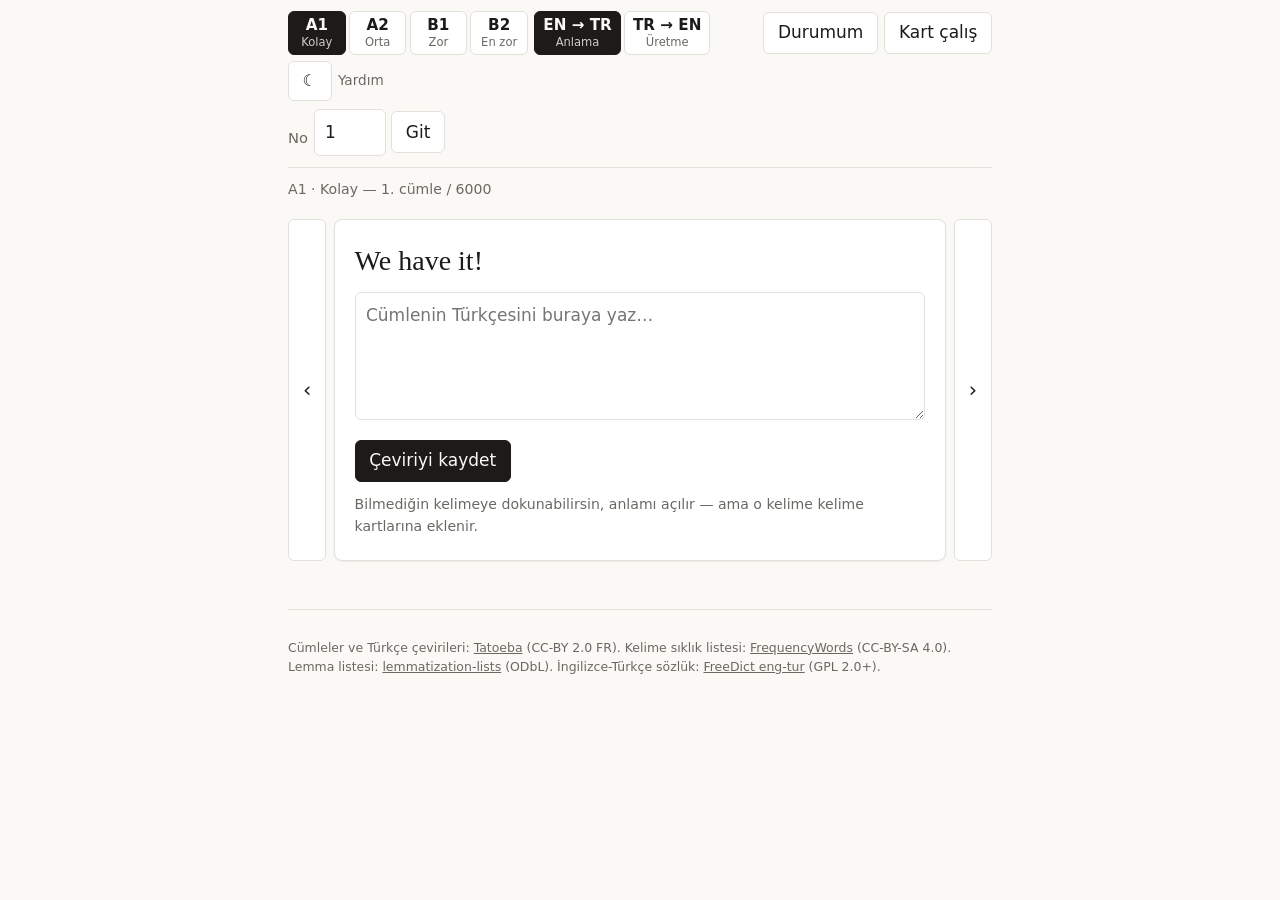
==== index.html @ 5e33a94a "Yayınla" ====
<!DOCTYPE html>
<html lang="tr">
<head>
<meta charset="utf-8">
<meta name="viewport" content="width=device-width, initial-scale=1">
<meta name="theme-color" content="#faf9f6">
<title>İngilizce Çalışma Aracı — cümleyi kendin çevir, doğrusuyla karşılaştır</title>
<meta name="description" content="Ortaokul öğrencileri için ücretsiz, çevrimdışı çalışan İngilizce alıştırma aracı: cümleyi oku, kendi çevirini yaz, doğrusuyla karşılaştır, yanıldığın kelimeleri kart olarak tekrar et. İki yön: İngilizce→Türkçe (anlama) ve Türkçe→İngilizce (üretme).">

<!-- Bağlantı WhatsApp/X gibi yerlerde paylaşılınca çıplak link yerine
     başlık-açıklama-görsel kartı görünsün diye (bkz. Kur'an aracındaki
     aynı desen). -->
<meta property="og:type" content="website">
<meta property="og:locale" content="tr_TR">
<meta property="og:site_name" content="İngilizce Çalışma Aracı">
<meta property="og:title" content="İngilizce Çalışma Aracı — cümleyi kendin çevir, doğrusuyla karşılaştır">
<meta property="og:description" content="Cümleyi oku, kendin çevir, doğrusuyla farkını gör. Ücretsiz, çevrimdışı, reklamsız — ortaokul öğrencileri için İngilizce alıştırma aracı.">
<meta property="og:image" content="https://ingilizce-gui-public.selcukh.workers.dev/paylasim.png">
<meta property="og:url" content="https://ingilizce-gui-public.selcukh.workers.dev/">
<meta name="twitter:card" content="summary_large_image">

<link rel="canonical" href="https://ingilizce-gui-public.selcukh.workers.dev/">
<!-- Google Search Console doğrulaması: property eklenince oradan
     verilen içerik değerini buraya yaz (bkz. CLAUDE.md, "Yayın"). -->
<!-- <meta name="google-site-verification" content="BURAYA_YAZ"> -->

<!-- Tema, ilk boyamadan ÖNCE uygulanmalı: app.js'e bırakılırsa koyu
     temada sayfa bir an beyaz yanıp sönüyor. Bu yüzden burada, satır
     içi ve stil dosyasından da önce. -->
<script>
(function () {
  try {
    var secim = localStorage.getItem("ingilizce-tema");
    if (secim !== "acik" && secim !== "koyu") {
      secim = window.matchMedia
        && window.matchMedia("(prefers-color-scheme: dark)").matches
        ? "koyu" : "acik";
    }
    document.documentElement.setAttribute("data-tema", secim);
  } catch (e) {
    document.documentElement.setAttribute("data-tema", "acik");
  }
})();
</script>
<link rel="manifest" href="manifest.json">
<link rel="icon" href="ikon.svg" type="image/svg+xml">
<link rel="apple-touch-icon" href="ikon-192.png">
<!-- iOS Safari manifest.json'daki display:standalone'u eski sürümlerde
     görmezden gelebiliyor; ana ekrana eklenince tam ekran açılması için
     bunlar gerekiyor. -->
<meta name="apple-mobile-web-app-capable" content="yes">
<meta name="apple-mobile-web-app-status-bar-style" content="black-translucent">
<meta name="apple-mobile-web-app-title" content="İngilizce">
<link rel="stylesheet" href="style.css">
</head>
<body>

<!-- app.js'ten ÖNCE ve eski söz dizimiyle: app.js hiç ayrıştırılamasa
     bile hatayı ekrana yazsın. Telefonda konsol yok. -->
<div id="js-hata" hidden></div>
<script>
(function () {
  function goster(m) {
    var k = document.getElementById("js-hata");
    if (!k) return;
    k.hidden = false;
    k.textContent = "Arayüz hatası — " + m;
  }
  window.onerror = function (m, kaynak, satir, sutun) {
    goster(m + "  (" + (kaynak || "?").split("/").pop() + ":" + satir + ":" + sutun + ")");
    return false;
  };
  window.addEventListener("unhandledrejection", function (o) {
    goster("işlem başarısız: " + (o.reason && o.reason.message ? o.reason.message : o.reason));
  });
  window.setTimeout(function () {
    if (!window.__arayuzHazir) goster("app.js yüklenmedi veya çalışmadı.");
  }, 5000);
})();
</script>
<script src="surum.js"></script>

<header>
  <nav class="gezinme">
    <div class="gezinme-ust">
      <div class="seviye-secim" id="seviye-secim"></div>
      <div class="yon-secim" id="yon-secim">
        <button type="button" data-yon="en_tr">
          <span class="seviye-kod">EN → TR</span>
          <span class="seviye-ad">Anlama</span>
        </button>
        <button type="button" data-yon="tr_en">
          <span class="seviye-kod">TR → EN</span>
          <span class="seviye-ad">Üretme</span>
        </button>
      </div>
      <span class="bosluk"></span>
      <button id="durum-ac" type="button">Durumum</button>
      <button id="kart-calis" type="button">Kart çalış</button>
      <button id="tema-dugme" type="button" aria-label="Temayı değiştir"></button>
      <a class="yardim-link" href="yardim.html">Yardım</a>
    </div>
    <div class="gezinme-alt">
      <form id="atla-form" autocomplete="off">
        <label for="atla-no">No</label>
        <input id="atla-no" type="text" inputmode="numeric" size="5"
               autocomplete="off" aria-label="Cümle numarası">
        <button type="submit">Git</button>
      </form>
    </div>
  </nav>
  <p id="konum" class="konum"></p>
  <p id="gezinme-hata" class="gezinme-hata" hidden></p>
</header>

<main>
<div id="calisma-ekrani">
  <!-- Bir grup, üç ayrı görünür kutu: cümle+çeviri alanı, senin
       çevirin, doğru çeviri (+ kelime paneli, işaretlenenler — hepsi
       kendi kutusunda). Tek kutuya sıkıştırınca (ilk deneme) cevap
       verildikten sonra düz metin yığını gibi görünüyordu; kutular
       ayrılınca "senin" ile "doğrusu" göz gezdirirken karışmıyor. -->
  <section id="cumle-karti">
    <!-- Önceki/Sonraki artık üstteki gezinme çubuğunda değil, tam
         sorunun yanında — elini karttan kaldırmadan ileri geri
         gidilsin diye. "No / Git" (belirli bir cümleye atlama) ayrı
         bir eylem olduğu için üstte kaldı. -->
    <div class="cumle-gezinme">
      <button id="onceki" type="button" class="ok-dugmesi" aria-label="Önceki cümle" title="Önceki cümle">‹</button>
      <div class="kutu" id="cumle-kutusu">
        <!-- #ingilizce TEK düğüm: tıklanabilir İngilizce metin, kelime
             paneli/hata kaydı/kart havuzu ona bağlı. Yöne göre yeri
             değişir — EN->TR'de hep burada (soru); TR->EN'de cevap
             açılana kadar gizli, açılınca aşağıdaki doğru kutusuna
             taşınır (bkz. app.js: ingilizceYerlestir). Taşınan aynı
             düğüm olduğu için olay dinleyicisi bozulmaz. -->
        <p id="ingilizce" class="ingilizce" lang="en"></p>
        <p id="soru-tr" class="ingilizce" dir="ltr" hidden></p>

        <div id="ceviri-alani">
          <textarea id="ceviri-metin" rows="4"
            placeholder="Cümlenin Türkçesini buraya yaz…"></textarea>
          <div class="satir">
            <button id="ceviri-kaydet" class="birincil" type="button">Çeviriyi kaydet</button>
            <span id="ceviri-durum" class="durum"></span>
          </div>
          <p class="ipucu" id="cumle-ipucu">
            Bilmediğin kelimeye dokunabilirsin, anlamı açılır — ama o
            kelime kelime kartlarına eklenir.
          </p>
        </div>
      </div>
      <button id="sonraki" type="button" class="ok-dugmesi" aria-label="Sonraki cümle" title="Sonraki cümle">›</button>
    </div>

    <div id="referans-alani" hidden>
      <div class="kutu">
        <span class="kutu-baslik" id="senin-baslik">Senin çevirin</span>
        <p id="senin-ceviri-metni"></p>
      </div>
      <div class="kutu dogru" id="dogru-kutusu">
        <span class="kutu-baslik" id="dogru-baslik">Doğru çeviri</span>
        <p id="referans-metin"></p>
        <div id="alt-blok" hidden>
          <span class="kutu-baslik">Başka doğru yollar</span>
          <ul id="alt-liste"></ul>
        </div>
        <p class="ipucu" id="dogru-ipucu"></p>
      </div>
    </div>

    <div class="kutu" id="kelime-bolum" hidden>
      <h2>Kelime — <span id="kelime-baslik" lang="en"></span></h2>
      <p id="kelime-anlam" class="kelime-anlam"></p>
      <p class="ipucu" id="ipucu-notu" hidden>
        Bu kelimeye baktın — kelime kartlarına eklendi. Neyi yanlış
        yaptığını, doğru çeviriyi gördükten sonra işaretleyebilirsin.
      </p>
      <form id="hata-form">
        <fieldset>
          <legend>Bu kelimede ne oldu?</legend>
          <label><input type="radio" name="kategori" value="kelime_bilmiyorum" checked> Kelimeyi bilmiyordum</label>
          <label><input type="radio" name="kategori" value="baska_anlam"> Kelimeyi biliyordum ama burada başka anlama gelmiş</label>
          <label><input type="radio" name="kategori" value="cumle_kurulumu"> Kelimeleri bildim, cümleyi yanlış kurdum</label>
        </fieldset>
        <button type="button" id="detay-ac" class="baglanti-dugme">+ Detaylı yaz (istersen)</button>
        <div id="detay-alanlar" hidden>
          <label for="hata-dogru-hali">Bu cümlede ne demek?</label>
          <input id="hata-dogru-hali" type="text" autocomplete="off"
                 placeholder="Örnek: burada “gitmek” değil, “olmak” demek">
          <label for="hata-not">Sen ne sanmıştın?</label>
          <textarea id="hata-not" rows="3" placeholder="Boş bırakabilirsin…"></textarea>
        </div>
        <div class="satir">
          <button class="birincil" type="submit">İşaretle</button>
          <button type="button" id="hata-iptal">Kapat</button>
          <span id="hata-durum" class="durum"></span>
        </div>
      </form>
    </div>

    <div class="kutu" id="kayitli-hatalar" hidden>
      <h2>Bu cümlede işaretlediklerin</h2>
      <ul id="hata-liste"></ul>
    </div>
  </section>
</div>

<section id="durum-ekrani" hidden>
  <h1 class="durum-baslik">Nasıl gidiyor?</h1>

  <p class="ipucu">
    Buradaki sayılar çevirilerinin doğru olup olmadığını ölçmüyor —
    onu program bilemez, zaten bir cümlenin tek bir doğru çevirisi de
    yok. Ölçtüğü şey şu: <strong>kaç cümleyi hiç yardım almadan
    bitirdin.</strong> Yardım almak kötü değil; ama aldığın yardım
    azalıyorsa ilerliyorsun demektir.
  </p>

  <div id="durum-seviyeler"></div>

  <h2>Kelime kartların</h2>
  <p id="durum-kelime"></p>

  <h2>Kayıtların</h2>
  <p class="ipucu">
    Kayıtların yalnızca bu cihazda duruyor. Ara sıra yedekle — tarayıcı
    verilerini silersen kayıtların da gider.
  </p>
  <div class="satir">
    <button id="disa-aktar" type="button">Kayıtlarımı yedekle</button>
    <button id="ice-aktar" type="button">Yedekten geri yükle</button>
    <button id="anki-aktar" type="button">Kelimeleri indir (Anki)</button>
    <!-- accept KOYMA: Android dosya seçicisi .json uzantısını tanımayıp
         dosyaları seçilemez yapıyor. İçeriği JS zaten denetliyor. -->
    <input id="dosya-sec" type="file" hidden>
  </div>
  <p id="kurulum-durumu"></p>

  <p class="satir"><button id="durum-kapat" type="button">← Cümlelere dön</button></p>
</section>

<section id="kart-ekrani" hidden>
  <p id="kart-ilerleme" class="konum"></p>

  <div id="kart-govde">
    <p id="kart-cumle" class="ingilizce" lang="en"></p>
    <p class="ipucu">Bu kelime burada ne demek?</p>
    <button id="kart-cevir" class="birincil" type="button">Kartı çevir</button>

    <div id="kart-arka" hidden>
      <p id="kart-sozluk" class="kelime-anlam"></p>
      <!-- Kendi notun yalnızca yazdıysan çıkar: ipucuna bakılarak
           üretilen kartlarda not yoktur, boş başlık göstermek anlamsız. -->
      <div id="kart-kendi-notun" hidden>
        <p><strong>Doğrusu:</strong> <span id="kart-dogrusu"></span></p>
        <p><strong>Sen ne sanmıştın:</strong></p>
        <p id="kart-sandigin"></p>
      </div>
      <div class="satir">
        <button id="kart-bilemedim" type="button">Bilemedim</button>
        <button id="kart-zorlandim" type="button">Zorlandım</button>
        <button id="kart-biliyordum" type="button">Biliyordum</button>
      </div>
      <p><a href="#" id="kart-cikar">Bu kelimeyi biliyorum, bir daha sorma</a></p>
    </div>
  </div>

  <div id="kart-bos" hidden>
    <p>Henüz kartın yok. Birkaç cümle çalış, bilmediğin kelimeleri işaretle; kartlar kendiliğinden birikecek.</p>
  </div>

  <div id="kart-ozet" hidden>
    <p id="kart-ozet-metin"></p>
    <div class="satir">
      <button id="kart-daha" type="button">15 kart daha</button>
      <button id="kart-bitir" type="button">Bitir, cümlelere dön</button>
    </div>
  </div>

  <p class="satir"><button id="kart-kapat" type="button">← Cümlelere dön</button></p>
</section>
</main>

<dialog id="bilgi-kutusu">
  <h2 id="bilgi-baslik"></h2>
  <p id="bilgi-metin"></p>
  <div class="satir">
    <button id="bilgi-tamam" type="button">Tamam</button>
    <button id="bilgi-vazgec" type="button" hidden>Vazgeç</button>
  </div>
</dialog>

<footer class="atif">
  <p>
    Cümleler ve Türkçe çevirileri:
    <a href="https://tatoeba.org/" target="_blank" rel="noopener">Tatoeba</a> (CC-BY 2.0 FR).
    Kelime sıklık listesi:
    <a href="https://github.com/hermitdave/FrequencyWords" target="_blank" rel="noopener">FrequencyWords</a> (CC-BY-SA 4.0).
    Lemma listesi:
    <a href="https://github.com/michmech/lemmatization-lists" target="_blank" rel="noopener">lemmatization-lists</a> (ODbL).
    İngilizce-Türkçe sözlük:
    <a href="https://freedict.org/" target="_blank" rel="noopener">FreeDict eng-tur</a> (GPL 2.0+).
  </p>
</footer>

<script src="app.js"></script>
</body>
</html>
---- style.css ----
/* Sade, yüksek kontrast, tek sütun. Renk yalnızca anlam taşıdığı
   yerde: vurgu rengi = "buna bir daha bak". Kırmızı yok — hata damgası
   basmıyoruz.

   İki tema var. Renkler yalnızca burada, :root ve [data-tema="koyu"]
   altında tanımlanır; başka hiçbir kural sabit renk yazmaz, yoksa
   temalardan biri sessizce bozulur. */

:root {
  --kagit: #faf9f6;
  --yuzey: #ffffff;
  --murekkep: #1c1b19;
  --soluk: #6b6862;
  --cizgi: #e3e0d9;
  --vurgu: #a35a12;
  --vurgu-yumusak: #f6ecd9;
  --birincil-zemin: #1c1b19;
  --birincil-yazi: #faf9f6;
  --golge: rgba(28, 27, 25, 0.06);
  --perde: rgba(28, 27, 25, 0.35);
  /* Kelime anlamı kutusu: referans çeviriden ayırt edilsin diye ayrı
     renk — soluk yeşil, "bilgi geldi" hissi versin. */
  --anlam-zemin: #e7f3e3;
  --anlam-kenar: #6a9c58;
}

:root[data-tema="koyu"] {
  --kagit: #17161a;
  --yuzey: #201f25;
  --murekkep: #e9e6df;
  --soluk: #a7a199;
  --cizgi: #343139;
  --vurgu: #e0a458;
  --vurgu-yumusak: #3a2f1e;
  --birincil-zemin: #e9e6df;
  --birincil-yazi: #17161a;
  --golge: rgba(0, 0, 0, 0.35);
  --perde: rgba(0, 0, 0, 0.55);
  --anlam-zemin: #1f2b1c;
  --anlam-kenar: #4f7a42;
}

* { box-sizing: border-box; }

/* Radyo düğmeleri ve bağlantılar işletim sisteminin/tarayıcının
   mavisini kullanmasın; iki temada da paletle aynı renk olsunlar. */
:root { accent-color: var(--vurgu); color-scheme: light; }
:root[data-tema="koyu"] { color-scheme: dark; }

a { color: var(--vurgu); }

body {
  margin: 0;
  padding: 0 1rem 3rem;
  background: var(--kagit);
  color: var(--murekkep);
  font-family: system-ui, -apple-system, "Segoe UI", sans-serif;
  font-size: 17px;
  line-height: 1.6;
  -webkit-text-size-adjust: 100%;
}

header, main, footer {
  max-width: 44rem;
  margin: 0 auto;
}

h2 {
  font-size: 0.95rem;
  font-weight: 600;
  letter-spacing: 0.01em;
  color: var(--soluk);
  margin: 1.5rem 0 0.5rem;
}

/* --- gezinme ---
   İki satır: üstte seviye + araçlar, altta cümle gezinmesi. Tek satıra
   sığdırmaya çalışmak dar ekranda "Kart çalış"ı tek başına alta
   düşürüyordu. */

.gezinme {
  padding: 0.7rem 0;
  border-bottom: 1px solid var(--cizgi);
}

.gezinme-ust, .gezinme-alt {
  display: flex;
  flex-wrap: wrap;
  gap: 0.4rem;
  align-items: center;
}

.gezinme-alt { margin-top: 0.5rem; }

.seviye-secim, .yon-secim {
  display: flex;
  gap: 0.2rem;
}

/* Seviye ve yön düğmeleri aynı iki satırlı kalıbı paylaşır: üstte kod
   (A1, EN → TR), altta ne demek olduğu. Ortaokul öğrencisine CEFR kodu
   ya da "yön" kelimesi tek başına bir şey anlatmıyor. */
.seviye-secim button, .yon-secim button {
  display: flex;
  flex-direction: column;
  align-items: center;
  gap: 0;
  min-width: 3.6rem;
  padding: 0.25rem 0.5rem;
  line-height: 1.25;
}

.seviye-kod { font-size: 0.95rem; font-weight: 600; }
.seviye-ad { font-size: 0.72rem; color: var(--soluk); }

.seviye-secim button[aria-pressed="true"] .seviye-ad,
.yon-secim button[aria-pressed="true"] .seviye-ad {
  color: var(--birincil-yazi);
  opacity: 0.8;
}

.seviye-secim button[aria-pressed="true"],
.yon-secim button[aria-pressed="true"] {
  background: var(--birincil-zemin);
  color: var(--birincil-yazi);
  border-color: var(--birincil-zemin);
}

#tema-dugme {
  min-width: 2.6rem;
  font-size: 1rem;
  line-height: 1;
}

#atla-form {
  display: flex;
  gap: 0.35rem;
  align-items: center;
}

#atla-form input { width: 4.5rem; }

.konum {
  color: var(--soluk);
  font-size: 0.88rem;
  margin: 0.6rem 0 0;
}

.gezinme-hata {
  color: var(--vurgu);
  margin: 0.4rem 0 0;
  font-size: 0.9rem;
}

/* --- çalışılan cümle ---
   #cumle-karti kendisi kutu DEĞİL, yalnızca dikey boşluklayıcı — içindeki
   her mantıksal parça (cümle, senin çevirin, doğru çeviri, kelime
   paneli, işaretlenenler) kendi `.kutu`su. Hepsini tek kutuya
   sıkıştırmak (ilk deneme) cevap verilince düz metin yığınına
   dönüşüyordu; ayrı kutular göz gezdirirken "senin" ile "doğrusu"nu
   birbirinden ayırıyor. */

#cumle-karti {
  display: flex;
  flex-direction: column;
  gap: 0.9rem;
  margin: 1.2rem 0;
}

/* Önceki/Sonraki, soru kutusunun tam yanında — elini karttan
   kaldırmadan ileri geri gidilsin diye. */
.cumle-gezinme {
  display: flex;
  align-items: center;
  gap: 0.5rem;
}

.cumle-gezinme #cumle-kutusu {
  flex: 1;
  min-width: 0;
}

.ok-dugmesi {
  flex: none;
  min-width: 2.4rem;
  padding: 0.4rem;
  font-size: 1.3rem;
  line-height: 1;
  align-self: stretch;
}

@media (max-width: 30rem) {
  .ok-dugmesi { min-width: 2rem; font-size: 1.15rem; }
}

/* :not([hidden]) şart -- yoksa ID seçicisinin özgüllüğü tarayıcının
   varsayılan `[hidden] { display: none }` kuralını eziyor ve kutu
   "hidden" iken bile görünür kalıyor (eski/kalıntı metinle). */
#referans-alani:not([hidden]) {
  display: flex;
  flex-direction: column;
  gap: 0.9rem;
}

#alt-liste {
  margin: 0.3rem 0;
  padding-left: 1.2rem;
}

#alt-liste li { margin: 0.25rem 0; }

.kutu {
  background: var(--yuzey);
  border: 1px solid var(--cizgi);
  border-radius: 8px;
  padding: 1.1rem 1.2rem;
  box-shadow: 0 1px 2px var(--golge);
}

.kutu-baslik {
  display: block;
  font-size: 0.78rem;
  font-weight: 600;
  color: var(--soluk);
  margin-bottom: 0.3rem;
}

/* Doğru çeviri: tek doğru bilginin ortaya çıktığı an — soluk yeşil,
   kelime anlamı kutusuyla (.kelime-anlam) aynı renk dili. */
.kutu.dogru {
  background: var(--anlam-zemin);
  border-color: var(--anlam-kenar);
}

.kutu.dogru #referans-metin { font-size: 1.1rem; }

.ingilizce {
  font-size: 28px;
  line-height: 1.65;
  margin: 0 0 0.5rem;
  font-family: Georgia, "Times New Roman", serif;
}

.ingilizce .kelime {
  cursor: default;
  padding: 0.02em 0.04em;
  margin: 0 -0.04em;
  border-radius: 3px;
}

/* Kilit açıkken tıklanabilir olduğunu göster */
.ingilizce.acik .kelime { cursor: pointer; }

.ingilizce.acik .kelime:hover { background: var(--vurgu-yumusak); }

.ingilizce .kelime.secili { background: var(--vurgu-yumusak); }

/* İpucuna bakılmış kelime. Soluk ve noktalı: bilgi, uyarı değil —
   turuncu dalgalı çizgiyle (aşağıda) karışmasın. */
.ingilizce .kelime.bakildi {
  text-decoration: underline dotted var(--soluk);
  text-underline-offset: 5px;
}

/* "Buna bir daha bak" — dikkat işareti, hata damgası değil */
.ingilizce .kelime.uyari {
  text-decoration: underline wavy var(--vurgu);
  text-underline-offset: 6px;
  text-decoration-thickness: 2px;
}

.ipucu {
  color: var(--soluk);
  font-size: 0.88rem;
  margin: 0.3rem 0;
}

/* --- formlar ve düğmeler --- */

textarea, input[type="text"] {
  width: 100%;
  font: inherit;
  padding: 0.55rem 0.65rem;
  border: 1px solid var(--cizgi);
  border-radius: 6px;
  background: var(--yuzey);
  color: var(--murekkep);
}

textarea { resize: vertical; }

button {
  font: inherit;
  min-height: 2.5rem;
  padding: 0.4rem 0.85rem;
  border: 1px solid var(--cizgi);
  border-radius: 6px;
  background: var(--yuzey);
  color: var(--murekkep);
  cursor: pointer;
}

button:hover:not(:disabled) { border-color: var(--soluk); }

button:disabled {
  color: var(--soluk);
  cursor: not-allowed;
  opacity: 0.7;
}

/* Adımın asıl eylemi: her ekranda tek bir tane */
button.birincil:not(:disabled) {
  background: var(--birincil-zemin);
  color: var(--birincil-yazi);
  border-color: var(--birincil-zemin);
  font-weight: 500;
}

:focus-visible {
  outline: 2px solid var(--vurgu);
  outline-offset: 2px;
}

.satir {
  display: flex;
  flex-wrap: wrap;
  gap: 0.5rem;
  align-items: center;
  margin: 0.7rem 0;
}

.durum {
  color: var(--soluk);
  font-size: 0.88rem;
}

fieldset {
  border: 1px solid var(--cizgi);
  border-radius: 6px;
  margin: 0.8rem 0;
  padding: 0.6rem 0.85rem;
}

legend { color: var(--soluk); font-size: 0.88rem; }

fieldset label {
  display: block;
  padding: 0.25rem 0;
  cursor: pointer;
}

form > label {
  display: block;
  margin-top: 0.7rem;
  font-size: 0.92rem;
  color: var(--soluk);
}

/* --- referans çeviri ve kelime paneli --- */

/* Kelime anlamı: referans çeviriyle karışmasın diye ayrı renkte —
   soluk yeşil zemin, "bilgi geldi" hissi versin. */
.kelime-anlam {
  padding: 0.7rem 0.9rem;
  background: var(--anlam-zemin);
  border: 1px solid var(--anlam-kenar);
  border-left: 3px solid var(--anlam-kenar);
  border-radius: 0 6px 6px 0;
  margin: 0.4rem 0 0.8rem;
}

#kelime-baslik { font-family: Georgia, "Times New Roman", serif; }

/* Detaylı alanları aç/kapa düğmesi — form elemanı gibi değil, bağlantı
   gibi görünsün ki asıl eylemlerle (İşaretle/Kapat) karışmasın. */
.baglanti-dugme {
  background: none;
  border: none;
  padding: 0.3rem 0;
  min-height: 0;
  color: var(--vurgu);
  font-size: 0.9rem;
  text-decoration: underline;
  text-underline-offset: 3px;
}

.baglanti-dugme:hover { border-color: transparent; }

#detay-alanlar { margin-top: 0.4rem; }

/* --- listeler --- */

#hata-liste {
  margin: 0.4rem 0;
  padding-left: 1.2rem;
}

#hata-liste li { margin: 0.35rem 0; }

#hata-liste .kategori { color: var(--soluk); }

.bosluk { flex: 1; }

#kurulum-durumu {
  color: var(--soluk);
  font-size: 0.85rem;
}

/* --- kart ekranı --- */

#kart-cumle {
  background: var(--yuzey);
  border: 1px solid var(--cizgi);
  border-radius: 8px;
  padding: 1.1rem 1.2rem;
  margin: 1rem 0 0.5rem;
  box-shadow: 0 1px 2px var(--golge);
}

#kart-arka { margin-top: 1.2rem; }

#kart-sandigin {
  white-space: pre-wrap;
  padding: 0.7rem 0.9rem;
  background: var(--yuzey);
  border: 1px solid var(--cizgi);
  border-left: 3px solid var(--cizgi);
  border-radius: 0 6px 6px 0;
}

#kart-cikar a, #kart-cikar { color: var(--soluk); }

/* --- bilgi kutusu --- */

dialog {
  max-width: 30rem;
  border: 1px solid var(--cizgi);
  border-radius: 8px;
  background: var(--kagit);
  color: var(--murekkep);
  padding: 1.2rem;
}

dialog::backdrop { background: var(--perde); }

/* --- hata bildirimi --- */

#js-hata {
  background: var(--vurgu);
  color: var(--kagit);
  padding: 0.6rem 1rem;
  font-size: 0.9rem;
}

/* --- durum ekranı --- */

.durum-baslik {
  font-size: 1.4rem;
  margin: 1.2rem 0 0.5rem;
}

.durum-satir {
  padding: 0.9rem 1rem;
  margin: 0.8rem 0;
  background: var(--yuzey);
  border: 1px solid var(--cizgi);
  border-radius: 8px;
}

.durum-satir h2 {
  margin: 0 0 0.4rem;
  color: var(--murekkep);
  font-size: 1rem;
}

.durum-satir p { margin: 0.3rem 0; }

.cubuk {
  height: 8px;
  margin: 0.5rem 0;
  background: var(--cizgi);
  border-radius: 4px;
  overflow: hidden;
}

.cubuk span {
  display: block;
  height: 100%;
  background: var(--vurgu);
}

/* --- yardım sayfası --- */

.yardim main { padding-top: 1.5rem; }

.yardim h1 {
  font-size: 1.5rem;
  margin: 0 0 1rem;
}

.yardim h2 {
  font-size: 1.1rem;
  color: var(--murekkep);
  margin: 2rem 0 0.5rem;
}

.yardim li { margin: 0.5rem 0; }

.yardim ol, .yardim ul { padding-left: 1.4rem; }

.geri { margin: 1.5rem 0; }

.yardim-link {
  color: var(--soluk);
  font-size: 0.85rem;
  text-decoration: none;
  white-space: nowrap;
}

.yardim-link:hover { text-decoration: underline; }

/* --- atıf --- */

.atif {
  margin-top: 3rem;
  padding-top: 1rem;
  border-top: 1px solid var(--cizgi);
  color: var(--soluk);
  font-size: 0.78rem;
  line-height: 1.5;
}

.atif a { color: var(--soluk); }

/* --- dar ekran --- */

@media (max-width: 30rem) {
  body { padding: 0 0.8rem 2.5rem; }
  .ingilizce { font-size: 24px; }
  .kutu { padding: 0.9rem 1rem; }
}
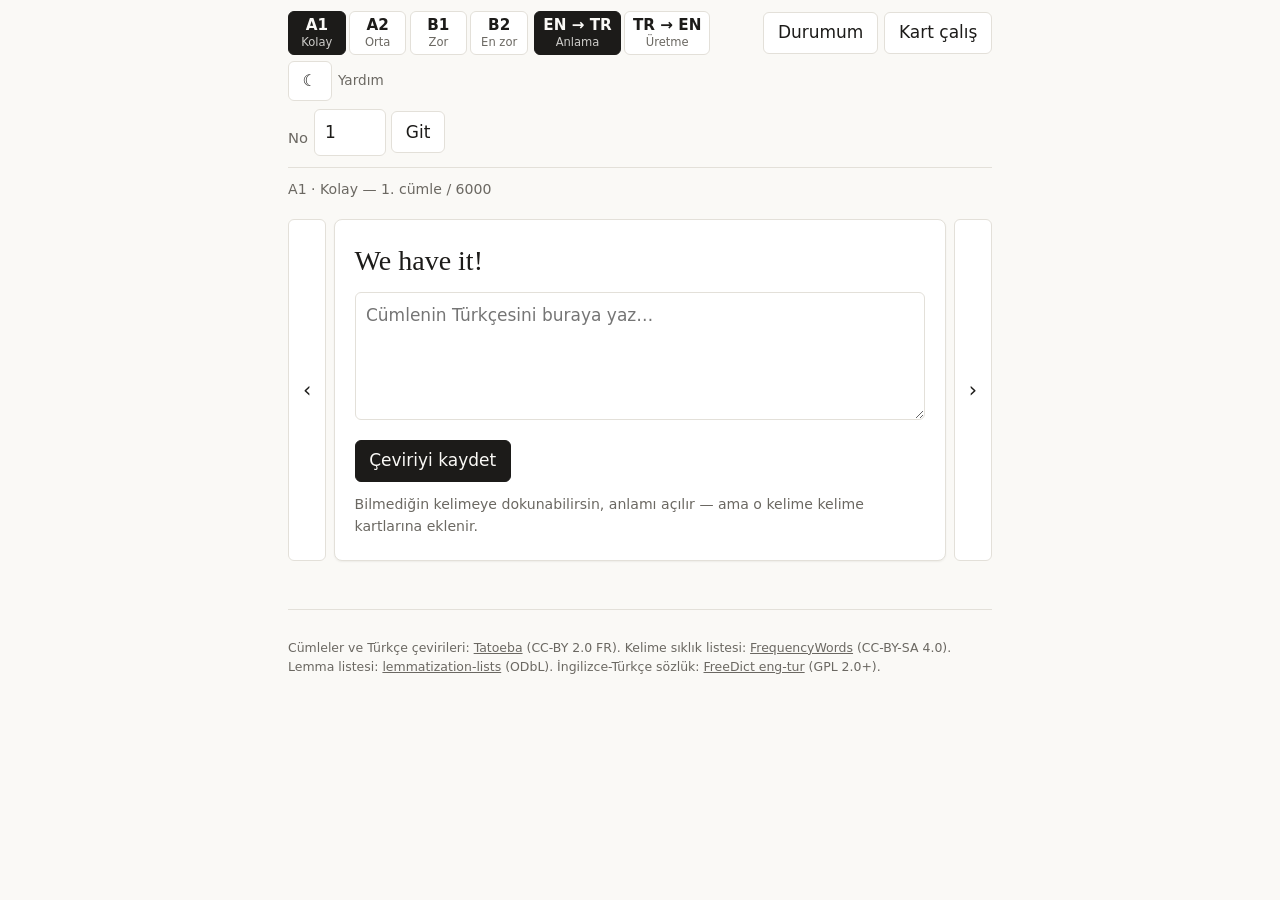
==== commit c921d905: "Yayınla" ====
--- a/index.html
+++ b/index.html
@@ -4,8 +4,8 @@
 <meta charset="utf-8">
 <meta name="viewport" content="width=device-width, initial-scale=1">
 <meta name="theme-color" content="#faf9f6">
-<title>İngilizce Çalışma Aracı — cümleyi kendin çevir, doğrusuyla karşılaştır</title>
-<meta name="description" content="Ortaokul öğrencileri için ücretsiz, çevrimdışı çalışan İngilizce alıştırma aracı: cümleyi oku, kendi çevirini yaz, doğrusuyla karşılaştır, yanıldığın kelimeleri kart olarak tekrar et. İki yön: İngilizce→Türkçe (anlama) ve Türkçe→İngilizce (üretme).">
+<title>İngilizce Çalışma Aracı — oku, kendin çevir, öğren</title>
+<meta name="description" content="Cümleyi oku, kendin çevir, doğrusuyla karşılaştır. Ücretsiz, reklamsız, internetsiz de çalışır. Ortaokul öğrencileri için.">
 
 <!-- Bağlantı WhatsApp/X gibi yerlerde paylaşılınca çıplak link yerine
      başlık-açıklama-görsel kartı görünsün diye (bkz. Kur'an aracındaki
@@ -13,8 +13,8 @@
 <meta property="og:type" content="website">
 <meta property="og:locale" content="tr_TR">
 <meta property="og:site_name" content="İngilizce Çalışma Aracı">
-<meta property="og:title" content="İngilizce Çalışma Aracı — cümleyi kendin çevir, doğrusuyla karşılaştır">
-<meta property="og:description" content="Cümleyi oku, kendin çevir, doğrusuyla farkını gör. Ücretsiz, çevrimdışı, reklamsız — ortaokul öğrencileri için İngilizce alıştırma aracı.">
+<meta property="og:title" content="İngilizce Çalışma Aracı — oku, kendin çevir, öğren">
+<meta property="og:description" content="Cümleyi oku, kendin çevir, doğrusuyla farkını gör. Ücretsiz ve çevrimdışı çalışır.">
 <meta property="og:image" content="https://ingilizce-gui-public.selcukh.workers.dev/paylasim.png">
 <meta property="og:url" content="https://ingilizce-gui-public.selcukh.workers.dev/">
 <meta name="twitter:card" content="summary_large_image">
@@ -22,7 +22,7 @@
 <link rel="canonical" href="https://ingilizce-gui-public.selcukh.workers.dev/">
 <!-- Google Search Console doğrulaması: property eklenince oradan
      verilen içerik değerini buraya yaz (bkz. CLAUDE.md, "Yayın"). -->
-<!-- <meta name="google-site-verification" content="BURAYA_YAZ"> -->
+<meta name="google-site-verification" content="RmTX7oRk41L-8aVXHNc9ZlmWCdjpZTJQeW9kRRBGVSo">
 
 <!-- Tema, ilk boyamadan ÖNCE uygulanmalı: app.js'e bırakılırsa koyu
      temada sayfa bir an beyaz yanıp sönüyor. Bu yüzden burada, satır
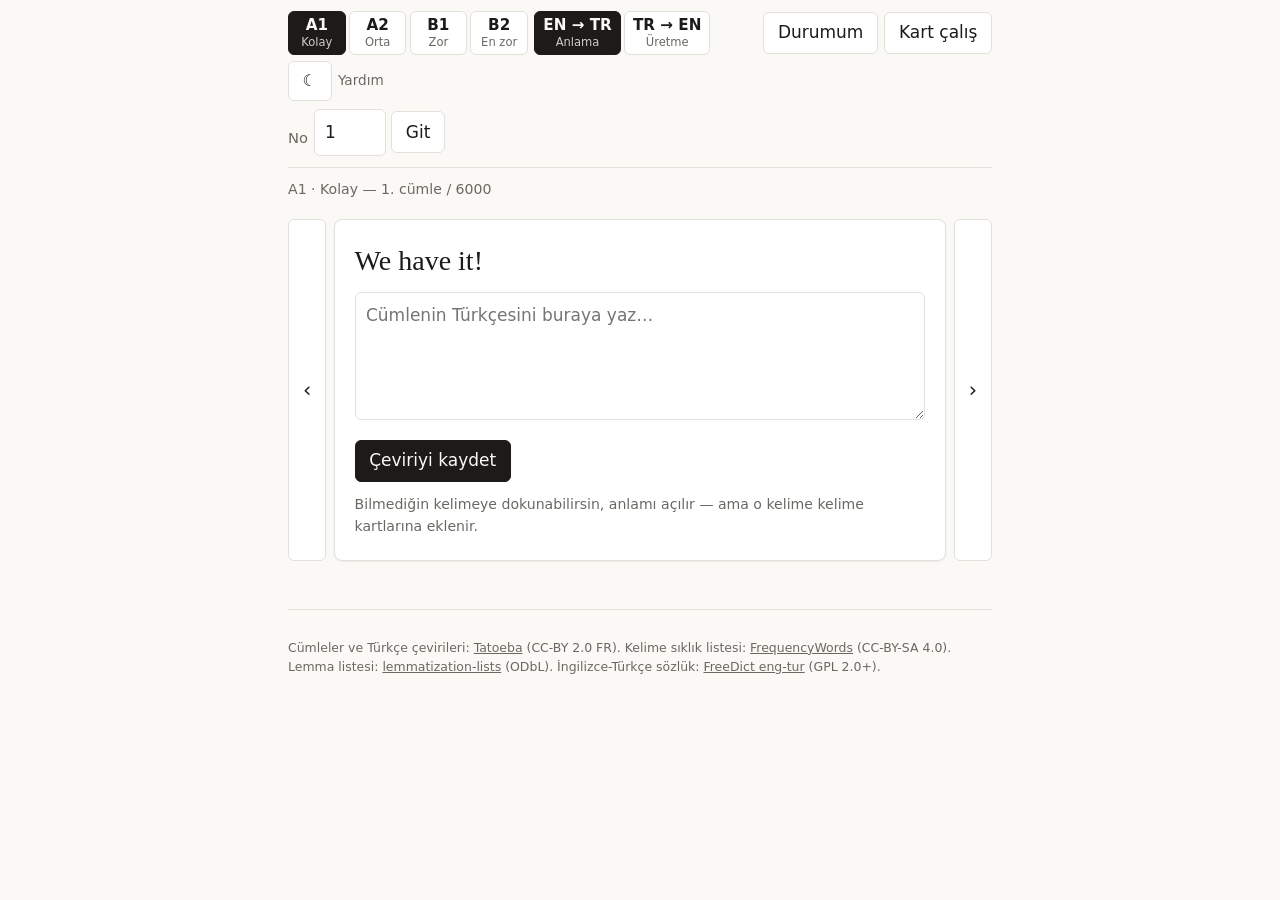
==== commit 8ffecfc1: "Yayınla" ====
--- a/index.html
+++ b/index.html
@@ -5,7 +5,7 @@
 <meta name="viewport" content="width=device-width, initial-scale=1">
 <meta name="theme-color" content="#faf9f6">
 <title>İngilizce Çalışma Aracı — oku, kendin çevir, öğren</title>
-<meta name="description" content="Cümleyi oku, kendin çevir, doğrusuyla karşılaştır. Ücretsiz, reklamsız, internetsiz de çalışır. Ortaokul öğrencileri için.">
+<meta name="description" content="Cümleyi oku, kendin çevir, doğrusuyla karşılaştır. Ücretsiz, reklamsız, internetsiz de çalışır.">
 
 <!-- Bağlantı WhatsApp/X gibi yerlerde paylaşılınca çıplak link yerine
      başlık-açıklama-görsel kartı görünsün diye (bkz. Kur'an aracındaki
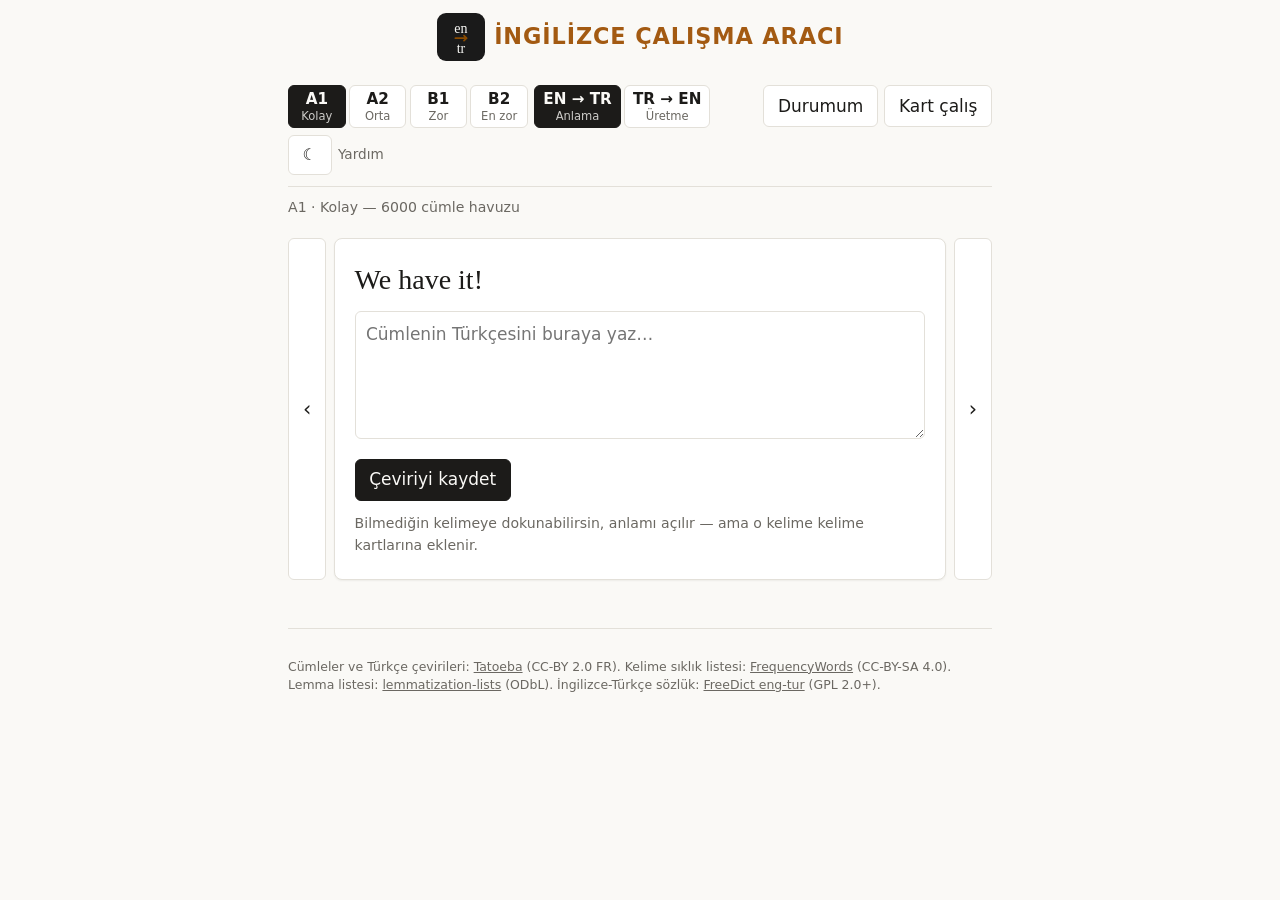
==== commit dec44001: "Yayınla" ====
--- a/index.html
+++ b/index.html
@@ -81,6 +81,14 @@
 <script src="surum.js"></script>
 
 <header>
+  <!-- Görünür site başlığı: Google'dan gelen biri ilk bakışta neye
+       baktığını anlasın diye (bkz. Kur'an aracındaki aynı desen).
+       Sayfadaki tek h1. -->
+  <div class="site-basligi">
+    <img src="ikon.svg" alt="" width="48" height="48">
+    <h1>İngilizce Çalışma Aracı</h1>
+  </div>
+
   <nav class="gezinme">
     <div class="gezinme-ust">
       <div class="seviye-secim" id="seviye-secim"></div>
@@ -100,14 +108,6 @@
       <button id="tema-dugme" type="button" aria-label="Temayı değiştir"></button>
       <a class="yardim-link" href="yardim.html">Yardım</a>
     </div>
-    <div class="gezinme-alt">
-      <form id="atla-form" autocomplete="off">
-        <label for="atla-no">No</label>
-        <input id="atla-no" type="text" inputmode="numeric" size="5"
-               autocomplete="off" aria-label="Cümle numarası">
-        <button type="submit">Git</button>
-      </form>
-    </div>
   </nav>
   <p id="konum" class="konum"></p>
   <p id="gezinme-hata" class="gezinme-hata" hidden></p>
@@ -121,12 +121,14 @@
        verildikten sonra düz metin yığını gibi görünüyordu; kutular
        ayrılınca "senin" ile "doğrusu" göz gezdirirken karışmıyor. -->
   <section id="cumle-karti">
-    <!-- Önceki/Sonraki artık üstteki gezinme çubuğunda değil, tam
-         sorunun yanında — elini karttan kaldırmadan ileri geri
-         gidilsin diye. "No / Git" (belirli bir cümleye atlama) ayrı
-         bir eylem olduğu için üstte kaldı. -->
+    <!-- Cümleler RASTGELE gelir — sırayla gitmenin ya da numarayla
+         atlamanın (eski "No / Git") bir anlamı yok, havuzda binlerce
+         cümle var ve aralarında anlamlı bir sıra da zaten yok (bkz.
+         CLAUDE.md, "Rastgele cümle seçimi"). Sağdaki ok yeni rastgele
+         bir cümle çeker, soldaki bu oturumda az önce gördüklerine
+         geri döner (basit bir geçmiş yığını, app.js: durum.gecmis). -->
     <div class="cumle-gezinme">
-      <button id="onceki" type="button" class="ok-dugmesi" aria-label="Önceki cümle" title="Önceki cümle">‹</button>
+      <button id="onceki" type="button" class="ok-dugmesi" aria-label="Az önce gördüğün cümle" title="Az önce gördüğün cümle">‹</button>
       <div class="kutu" id="cumle-kutusu">
         <!-- #ingilizce TEK düğüm: tıklanabilir İngilizce metin, kelime
              paneli/hata kaydı/kart havuzu ona bağlı. Yöne göre yeri
@@ -150,7 +152,7 @@
           </p>
         </div>
       </div>
-      <button id="sonraki" type="button" class="ok-dugmesi" aria-label="Sonraki cümle" title="Sonraki cümle">›</button>
+      <button id="sonraki" type="button" class="ok-dugmesi" aria-label="Yeni (rastgele) cümle" title="Yeni (rastgele) cümle">›</button>
     </div>
 
     <div id="referans-alani" hidden>
--- a/style.css
+++ b/style.css
@@ -73,24 +73,47 @@
   margin: 1.5rem 0 0.5rem;
 }
 
-/* --- gezinme ---
-   İki satır: üstte seviye + araçlar, altta cümle gezinmesi. Tek satıra
-   sığdırmaya çalışmak dar ekranda "Kart çalış"ı tek başına alta
-   düşürüyordu. */
+/* --- site başlığı ---
+   İkon + ad, gezinmenin üstünde. Google'dan gelen biri ilk bakışta
+   neye baktığını anlasın diye (bkz. Kur'an aracındaki aynı desen).
+   Telefonda dikey yer kıymetli olduğu için tek satır, alt açıklama
+   yok — programı ilk kez açan zaten kart havuzu vb. görmüyor henüz. */
+.site-basligi {
+  display: flex;
+  align-items: center;
+  justify-content: center;
+  gap: 0.6rem;
+  margin: 0.8rem 0;
+}
+
+.site-basligi img { width: 48px; height: 48px; flex: none; }
+
+/* Kalın ve belirgin: gövde metniyle aynı ağırlıkta olsa sıradan bir
+   satır gibi görünürdü. Büyük harf + vurgu rengi: ikonun kendi
+   renkleriyle (koyu zemin, turuncu ok) tek bir künye gibi okunsun. */
+.site-basligi h1 {
+  margin: 0;
+  font-size: 1.4rem;
+  font-weight: bold;
+  line-height: 1.2;
+  text-transform: uppercase;
+  letter-spacing: 0.04em;
+  color: var(--vurgu);
+}
+
+/* --- gezinme --- */
 
 .gezinme {
   padding: 0.7rem 0;
   border-bottom: 1px solid var(--cizgi);
 }
 
-.gezinme-ust, .gezinme-alt {
+.gezinme-ust {
   display: flex;
   flex-wrap: wrap;
   gap: 0.4rem;
   align-items: center;
 }
-
-.gezinme-alt { margin-top: 0.5rem; }
 
 .seviye-secim, .yon-secim {
   display: flex;
@@ -131,14 +154,6 @@
   font-size: 1rem;
   line-height: 1;
 }
-
-#atla-form {
-  display: flex;
-  gap: 0.35rem;
-  align-items: center;
-}
-
-#atla-form input { width: 4.5rem; }
 
 .konum {
   color: var(--soluk);
@@ -538,4 +553,7 @@
   body { padding: 0 0.8rem 2.5rem; }
   .ingilizce { font-size: 24px; }
   .kutu { padding: 0.9rem 1rem; }
-}
+  .site-basligi { gap: 0.5rem; margin: 0.6rem 0; }
+  .site-basligi img { width: 40px; height: 40px; }
+  .site-basligi h1 { font-size: 1.12rem; letter-spacing: 0.03em; }
+}
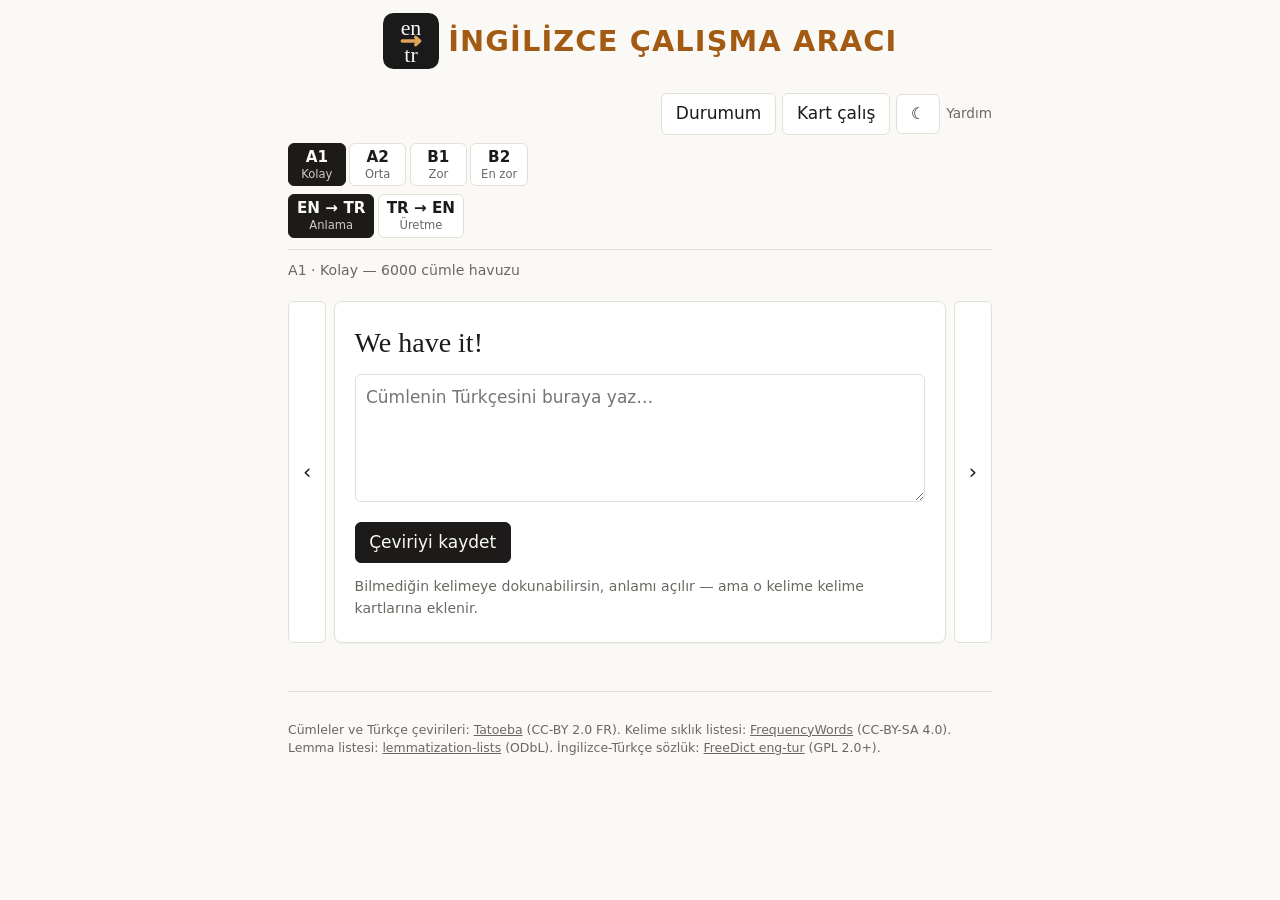
==== commit 5a8ac59d: "Yayınla" ====
--- a/index.html
+++ b/index.html
@@ -90,23 +90,22 @@
   </div>
 
   <nav class="gezinme">
-    <div class="gezinme-ust">
-      <div class="seviye-secim" id="seviye-secim"></div>
-      <div class="yon-secim" id="yon-secim">
-        <button type="button" data-yon="en_tr">
-          <span class="seviye-kod">EN → TR</span>
-          <span class="seviye-ad">Anlama</span>
-        </button>
-        <button type="button" data-yon="tr_en">
-          <span class="seviye-kod">TR → EN</span>
-          <span class="seviye-ad">Üretme</span>
-        </button>
-      </div>
-      <span class="bosluk"></span>
+    <div class="arac-satir">
       <button id="durum-ac" type="button">Durumum</button>
       <button id="kart-calis" type="button">Kart çalış</button>
       <button id="tema-dugme" type="button" aria-label="Temayı değiştir"></button>
       <a class="yardim-link" href="yardim.html">Yardım</a>
+    </div>
+    <div class="seviye-secim" id="seviye-secim"></div>
+    <div class="yon-secim" id="yon-secim">
+      <button type="button" data-yon="en_tr">
+        <span class="seviye-kod">EN → TR</span>
+        <span class="seviye-ad">Anlama</span>
+      </button>
+      <button type="button" data-yon="tr_en">
+        <span class="seviye-kod">TR → EN</span>
+        <span class="seviye-ad">Üretme</span>
+      </button>
     </div>
   </nav>
   <p id="konum" class="konum"></p>
--- a/style.css
+++ b/style.css
@@ -86,14 +86,14 @@
   margin: 0.8rem 0;
 }
 
-.site-basligi img { width: 48px; height: 48px; flex: none; }
+.site-basligi img { width: 56px; height: 56px; flex: none; }
 
 /* Kalın ve belirgin: gövde metniyle aynı ağırlıkta olsa sıradan bir
    satır gibi görünürdü. Büyük harf + vurgu rengi: ikonun kendi
    renkleriyle (koyu zemin, turuncu ok) tek bir künye gibi okunsun. */
 .site-basligi h1 {
   margin: 0;
-  font-size: 1.4rem;
+  font-size: 1.8rem;
   font-weight: bold;
   line-height: 1.2;
   text-transform: uppercase;
@@ -101,22 +101,31 @@
   color: var(--vurgu);
 }
 
-/* --- gezinme --- */
+/* --- gezinme ---
+   Üç ayrı satır: araçlar (sağa yaslı), seviye, yön. Hepsi tek satırda
+   sıkışınca hangi düğmenin ne için olduğu (araç mı, seçim mi) göz
+   gezdirirken karışıyordu; ayrı satırlar her grubu kendi başına
+   okunur kılıyor. */
 
 .gezinme {
   padding: 0.7rem 0;
   border-bottom: 1px solid var(--cizgi);
-}
-
-.gezinme-ust {
+  display: flex;
+  flex-direction: column;
+  gap: 0.5rem;
+}
+
+.arac-satir {
   display: flex;
   flex-wrap: wrap;
   gap: 0.4rem;
   align-items: center;
+  justify-content: flex-end;
 }
 
 .seviye-secim, .yon-secim {
   display: flex;
+  flex-wrap: wrap;
   gap: 0.2rem;
 }
 
@@ -414,8 +423,6 @@
 
 #hata-liste .kategori { color: var(--soluk); }
 
-.bosluk { flex: 1; }
-
 #kurulum-durumu {
   color: var(--soluk);
   font-size: 0.85rem;
@@ -554,6 +561,6 @@
   .ingilizce { font-size: 24px; }
   .kutu { padding: 0.9rem 1rem; }
   .site-basligi { gap: 0.5rem; margin: 0.6rem 0; }
-  .site-basligi img { width: 40px; height: 40px; }
-  .site-basligi h1 { font-size: 1.12rem; letter-spacing: 0.03em; }
-}
+  .site-basligi img { width: 46px; height: 46px; }
+  .site-basligi h1 { font-size: 1.4rem; letter-spacing: 0.03em; }
+}
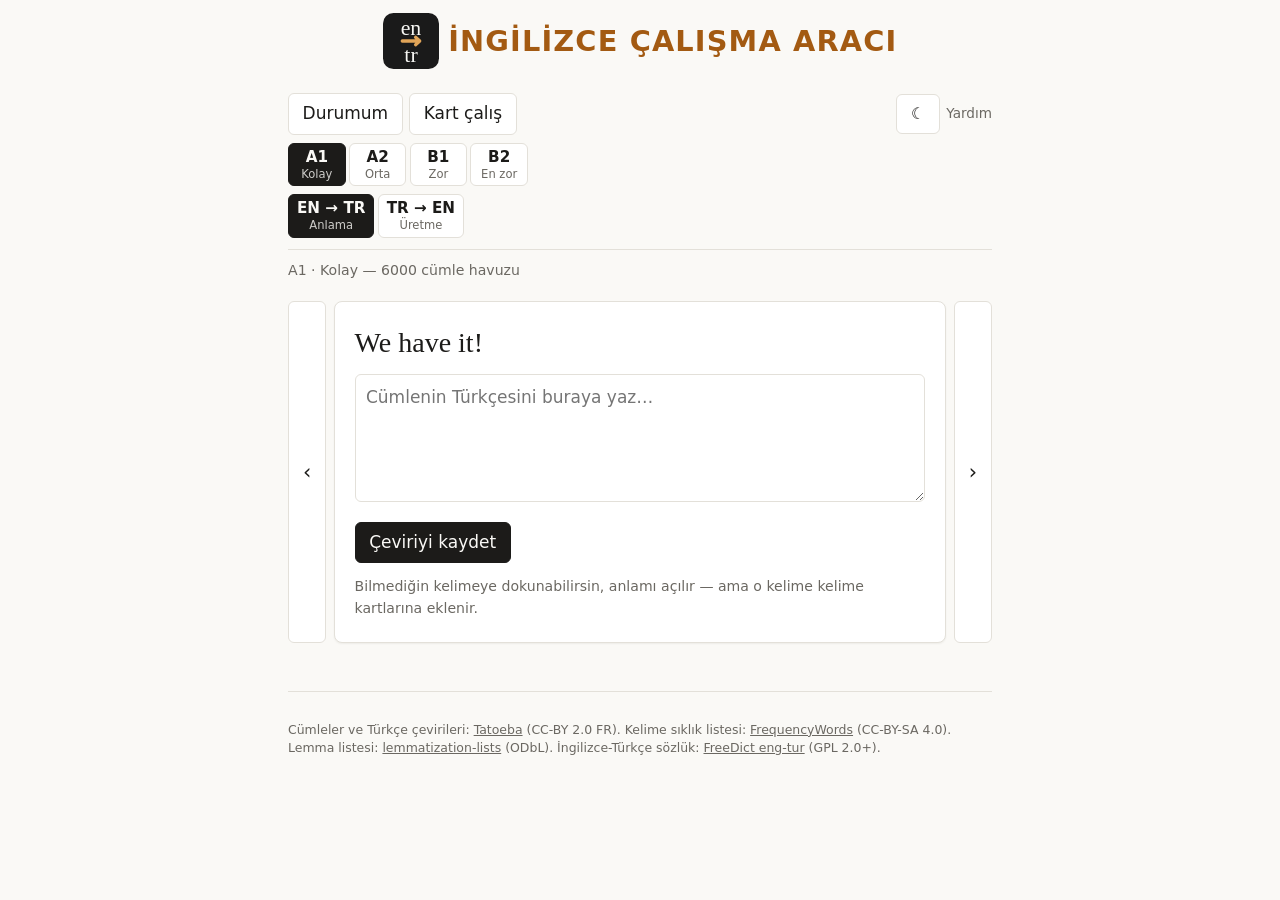
==== commit fc4d1117: "Yayınla" ====
--- a/index.html
+++ b/index.html
@@ -91,10 +91,14 @@
 
   <nav class="gezinme">
     <div class="arac-satir">
-      <button id="durum-ac" type="button">Durumum</button>
-      <button id="kart-calis" type="button">Kart çalış</button>
-      <button id="tema-dugme" type="button" aria-label="Temayı değiştir"></button>
-      <a class="yardim-link" href="yardim.html">Yardım</a>
+      <div class="arac-grup">
+        <button id="durum-ac" type="button">Durumum</button>
+        <button id="kart-calis" type="button">Kart çalış</button>
+      </div>
+      <div class="arac-grup">
+        <button id="tema-dugme" type="button" aria-label="Temayı değiştir"></button>
+        <a class="yardim-link" href="yardim.html">Yardım</a>
+      </div>
     </div>
     <div class="seviye-secim" id="seviye-secim"></div>
     <div class="yon-secim" id="yon-secim">
--- a/style.css
+++ b/style.css
@@ -102,10 +102,11 @@
 }
 
 /* --- gezinme ---
-   Üç ayrı satır: araçlar (sağa yaslı), seviye, yön. Hepsi tek satırda
-   sıkışınca hangi düğmenin ne için olduğu (araç mı, seçim mi) göz
-   gezdirirken karışıyordu; ayrı satırlar her grubu kendi başına
-   okunur kılıyor. */
+   Üç ayrı satır: araçlar, seviye, yön. Hepsi tek satırda sıkışınca
+   hangi düğmenin ne için olduğu (araç mı, seçim mi) göz gezdirirken
+   karışıyordu; ayrı satırlar her grubu kendi başına okunur kılıyor.
+   Araç satırının kendisi de ikiye ayrılıyor: solda "Durumum / Kart
+   çalış" (çalışmayla ilgili), sağda "tema / Yardım" (uygulama geneli). */
 
 .gezinme {
   padding: 0.7rem 0;
@@ -120,7 +121,14 @@
   flex-wrap: wrap;
   gap: 0.4rem;
   align-items: center;
-  justify-content: flex-end;
+  justify-content: space-between;
+}
+
+.arac-grup {
+  display: flex;
+  flex-wrap: wrap;
+  gap: 0.4rem;
+  align-items: center;
 }
 
 .seviye-secim, .yon-secim {
